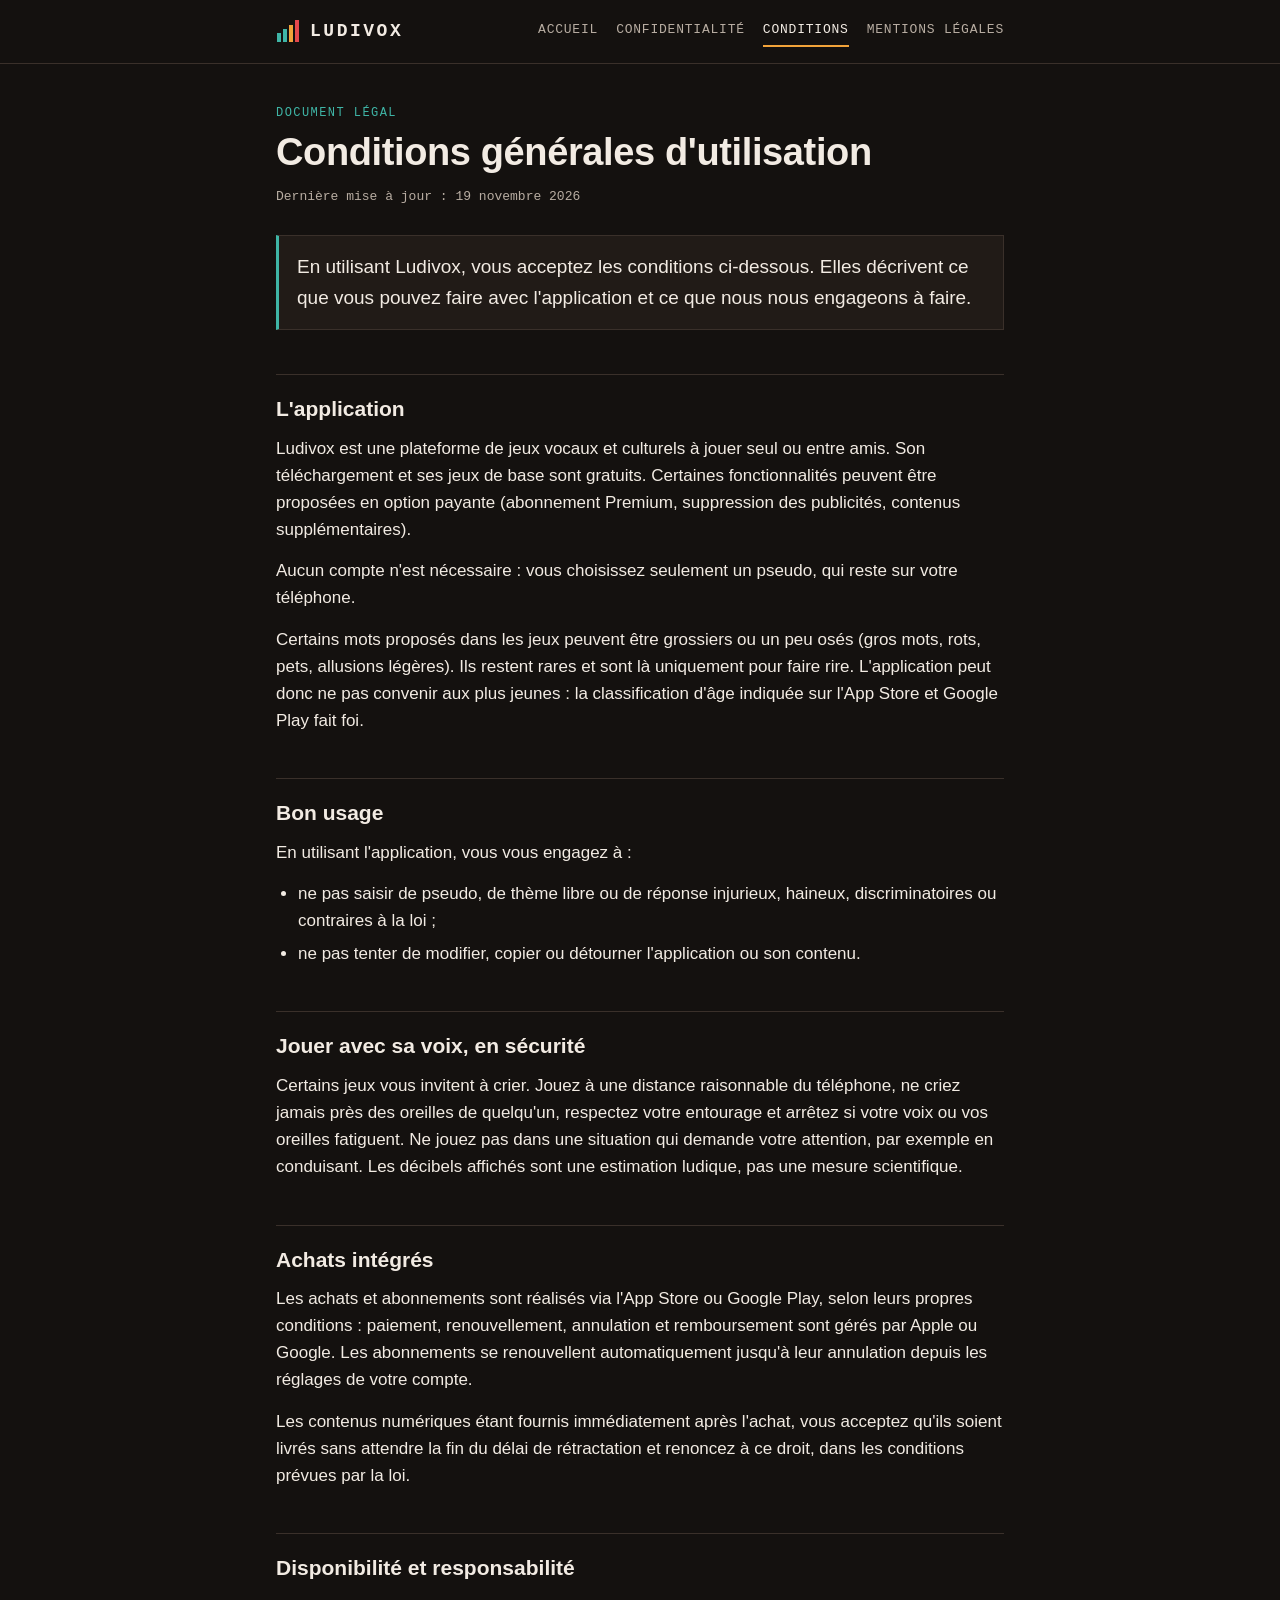
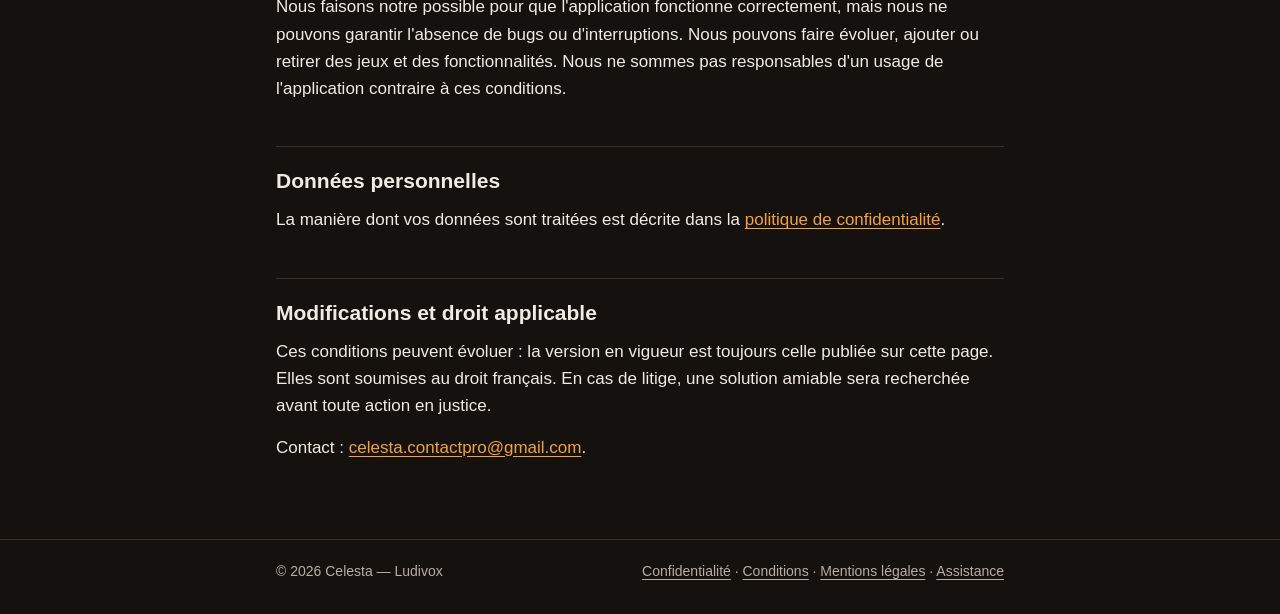
==== conditions.html @ 2c4bc706 "Add files via upload" ====
<!doctype html>
<html lang="fr">
<head>
<meta charset="utf-8">
<meta name="viewport" content="width=device-width, initial-scale=1">
<title>Conditions d'utilisation — Ludivox</title>
<meta name="description" content="Conditions générales d'utilisation de l'application Ludivox.">
<meta name="theme-color" content="#14110F">
<link rel="icon" href="data:image/svg+xml,%3Csvg xmlns='http://www.w3.org/2000/svg' viewBox='0 0 32 32'%3E%3Crect width='32' height='32' fill='%2314110F'/%3E%3Crect x='5' y='18' width='4' height='8' fill='%233FB5A6'/%3E%3Crect x='11' y='13' width='4' height='13' fill='%233FB5A6'/%3E%3Crect x='17' y='9' width='4' height='17' fill='%23F2A33A'/%3E%3Crect x='23' y='5' width='4' height='21' fill='%23E5484D'/%3E%3C/svg%3E">
<link rel="stylesheet" href="style.css">
</head>
<body>
<header class="entete">
  <div class="entete-inner">
    <a class="logo" href="index.html" aria-label="Ludivox, accueil">
      <svg width="24" height="24" viewBox="0 0 24 24" aria-hidden="true"><rect x="1" y="14" width="4" height="9" fill="#3FB5A6"/><rect x="7" y="10" width="4" height="13" fill="#3FB5A6"/><rect x="13" y="6" width="4" height="17" fill="#F2A33A"/><rect x="19" y="1" width="4" height="22" fill="#E5484D"/></svg>
      LUDIVOX
    </a>
    <nav class="nav" aria-label="Pages">
      <a href="index.html">Accueil</a>
      <a href="confidentialite.html">Confidentialité</a>
      <a href="conditions.html" aria-current="page">Conditions</a>
      <a href="mentions-legales.html">Mentions légales</a>
    </nav>
  </div>
</header>

<main>
  <p class="etiquette">Document légal</p>
  <h1>Conditions générales d'utilisation</h1>
  <p class="maj">Dernière mise à jour : 19 novembre 2026</p>

  <p class="chapeau">En utilisant Ludivox, vous acceptez les conditions ci-dessous. Elles décrivent ce que vous pouvez faire avec l'application et ce que nous nous engageons à faire.</p>

  <h2>L'application</h2>
  <p>Ludivox est une plateforme de jeux vocaux et culturels à jouer seul ou entre amis. Son téléchargement et ses jeux de base sont gratuits. Certaines fonctionnalités peuvent être proposées en option payante (abonnement Premium, suppression des publicités, contenus supplémentaires).</p>
  <p>Aucun compte n'est nécessaire : vous choisissez seulement un pseudo, qui reste sur votre téléphone.</p>
  <p>Certains mots proposés dans les jeux peuvent être grossiers ou un peu osés (gros mots, rots, pets, allusions légères). Ils restent rares et sont là uniquement pour faire rire. L'application peut donc ne pas convenir aux plus jeunes : la classification d'âge indiquée sur l'App Store et Google Play fait foi.</p>

  <h2>Bon usage</h2>
  <p>En utilisant l'application, vous vous engagez à :</p>
  <ul>
    <li>ne pas saisir de pseudo, de thème libre ou de réponse injurieux, haineux, discriminatoires ou contraires à la loi ;</li>
    <li>ne pas tenter de modifier, copier ou détourner l'application ou son contenu.</li>
  </ul>

  <h2>Jouer avec sa voix, en sécurité</h2>
  <p>Certains jeux vous invitent à crier. Jouez à une distance raisonnable du téléphone, ne criez jamais près des oreilles de quelqu'un, respectez votre entourage et arrêtez si votre voix ou vos oreilles fatiguent. Ne jouez pas dans une situation qui demande votre attention, par exemple en conduisant. Les décibels affichés sont une estimation ludique, pas une mesure scientifique.</p>

  <h2>Achats intégrés</h2>
  <p>Les achats et abonnements sont réalisés via l'App Store ou Google Play, selon leurs propres conditions : paiement, renouvellement, annulation et remboursement sont gérés par Apple ou Google. Les abonnements se renouvellent automatiquement jusqu'à leur annulation depuis les réglages de votre compte.</p>
  <p>Les contenus numériques étant fournis immédiatement après l'achat, vous acceptez qu'ils soient livrés sans attendre la fin du délai de rétractation et renoncez à ce droit, dans les conditions prévues par la loi.</p>

  <h2>Disponibilité et responsabilité</h2>
  <p>Nous faisons notre possible pour que l'application fonctionne correctement, mais nous ne pouvons garantir l'absence de bugs ou d'interruptions. Nous pouvons faire évoluer, ajouter ou retirer des jeux et des fonctionnalités. Nous ne sommes pas responsables d'un usage de l'application contraire à ces conditions.</p>

  <h2>Données personnelles</h2>
  <p>La manière dont vos données sont traitées est décrite dans la <a href="confidentialite.html">politique de confidentialité</a>.</p>

  <h2>Modifications et droit applicable</h2>
  <p>Ces conditions peuvent évoluer : la version en vigueur est toujours celle publiée sur cette page. Elles sont soumises au droit français. En cas de litige, une solution amiable sera recherchée avant toute action en justice.</p>
  <p>Contact : <a href="mailto:celesta.contactpro@gmail.com">celesta.contactpro@gmail.com</a>.</p>
</main>

<footer class="pied">
  <div class="pied-inner">
    <span>© 2026 Celesta — Ludivox</span>
    <span><a href="confidentialite.html">Confidentialité</a> · <a href="conditions.html">Conditions</a> · <a href="mentions-legales.html">Mentions légales</a> · <a href="index.html#assistance">Assistance</a></span>
  </div>
</footer>
</body>
</html>
---- style.css ----
/* Ludivox — palette « Console sombre » (mêmes couleurs que constants/colors.ts) */
:root {
  --fond: #14110F;
  --surface: #211B17;
  --bordure: #3A302A;
  --texte: #F2EBE3;
  --texte-2: #B8ADA2;
  --ambre: #F2A33A;
  --sarcelle: #3FB5A6;
  --alerte: #E5484D;
  --mono: ui-monospace, "SF Mono", "Cascadia Mono", "Roboto Mono", Menlo, Consolas, monospace;
  --sans: -apple-system, BlinkMacSystemFont, "Segoe UI", Roboto, "Helvetica Neue", Arial, sans-serif;
}

* { box-sizing: border-box; }

html { -webkit-text-size-adjust: 100%; }

body {
  margin: 0;
  background: var(--fond);
  color: var(--texte);
  font-family: var(--sans);
  font-size: 17px;
  line-height: 1.6;
}

a { color: var(--ambre); text-underline-offset: 3px; }
a:hover { color: var(--texte); }
a:focus-visible { outline: 2px solid var(--sarcelle); outline-offset: 2px; }

/* En-tête */
.entete {
  border-bottom: 1px solid var(--bordure);
  background: var(--fond);
}
.entete-inner {
  max-width: 760px;
  margin: 0 auto;
  padding: 16px;
  display: flex;
  flex-wrap: wrap;
  align-items: center;
  justify-content: space-between;
  gap: 12px 24px;
}
.logo {
  display: flex;
  align-items: center;
  gap: 10px;
  color: var(--texte);
  text-decoration: none;
  font-family: var(--mono);
  font-weight: 700;
  font-size: 18px;
  letter-spacing: 0.14em;
}
.logo svg { display: block; }
.nav {
  display: flex;
  flex-wrap: wrap;
  gap: 4px 18px;
  font-family: var(--mono);
  font-size: 13px;
  text-transform: uppercase;
  letter-spacing: 0.06em;
}
.nav a { color: var(--texte-2); text-decoration: none; padding: 4px 0; border-bottom: 2px solid transparent; }
.nav a:hover { color: var(--texte); }
.nav a[aria-current="page"] { color: var(--texte); border-bottom-color: var(--ambre); }

/* Contenu */
main {
  max-width: 760px;
  margin: 0 auto;
  padding: 40px 16px 64px;
}
.etiquette {
  font-family: var(--mono);
  font-size: 12px;
  text-transform: uppercase;
  letter-spacing: 0.12em;
  color: var(--sarcelle);
  margin: 0 0 8px;
}
h1 {
  font-size: clamp(28px, 6vw, 38px);
  line-height: 1.15;
  margin: 0 0 12px;
  letter-spacing: -0.01em;
}
h2 {
  font-size: 21px;
  line-height: 1.3;
  margin: 44px 0 12px;
  padding-top: 20px;
  border-top: 1px solid var(--bordure);
}
h3 { font-size: 17px; margin: 24px 0 8px; }
p, ul { margin: 0 0 14px; }
ul { padding-left: 22px; }
li { margin-bottom: 6px; }
.maj {
  font-family: var(--mono);
  font-size: 13px;
  color: var(--texte-2);
  margin-bottom: 28px;
}
.chapeau {
  font-size: 19px;
  color: var(--texte);
  background: var(--surface);
  border: 1px solid var(--bordure);
  border-left: 3px solid var(--sarcelle);
  padding: 16px 18px;
  margin: 0 0 8px;
}
.note { color: var(--texte-2); font-size: 15px; }

/* Tableaux */
.tableau { overflow-x: auto; margin: 0 0 18px; border: 1px solid var(--bordure); }
table { width: 100%; border-collapse: collapse; font-size: 15px; }
th, td { text-align: left; vertical-align: top; padding: 10px 12px; border-bottom: 1px solid var(--bordure); }
tr:last-child td { border-bottom: 0; }
th {
  background: var(--surface);
  font-family: var(--mono);
  font-size: 12px;
  font-weight: 600;
  text-transform: uppercase;
  letter-spacing: 0.06em;
  color: var(--texte-2);
}
td:first-child { font-weight: 600; }

/* Emplacements à compléter : bien visibles pour ne pas en oublier */
.a-completer {
  background: transparent;
  color: var(--ambre);
  border: 1px dashed var(--ambre);
  padding: 0 4px;
  font-family: var(--mono);
  font-size: 0.88em;
}

/* Accueil */
.hero { padding: 16px 0 8px; }
.hero h1 { font-size: clamp(34px, 9vw, 54px); margin-bottom: 14px; }
.hero p { font-size: 19px; color: var(--texte-2); max-width: 34em; }
.jauge { display: flex; gap: 6px; margin: 0 0 24px; }
.jauge span { width: 22px; height: 10px; background: var(--sarcelle); }
.jauge span:nth-child(4), .jauge span:nth-child(5) { background: var(--ambre); }
.jauge span:nth-child(6) { background: var(--alerte); }
.jauge span:nth-child(n+7) { background: var(--surface); border: 1px solid var(--bordure); }

.jeux { display: grid; grid-template-columns: repeat(auto-fit, minmax(220px, 1fr)); gap: 12px; margin: 0 0 8px; }
.jeu {
  background: var(--surface);
  border: 1px solid var(--bordure);
  padding: 18px;
}
.jeu h3 { margin: 0 0 6px; font-family: var(--mono); letter-spacing: 0.04em; }
.jeu p { margin: 0; color: var(--texte-2); font-size: 15px; }
.badge {
  display: inline-block;
  font-family: var(--mono);
  font-size: 11px;
  text-transform: uppercase;
  letter-spacing: 0.08em;
  color: var(--sarcelle);
  border: 1px solid var(--sarcelle);
  padding: 1px 6px;
  margin-bottom: 10px;
}

.liens-docs { list-style: none; padding: 0; margin: 0 0 8px; border: 1px solid var(--bordure); }
.liens-docs li { margin: 0; border-bottom: 1px solid var(--bordure); }
.liens-docs li:last-child { border-bottom: 0; }
.liens-docs a {
  display: flex;
  justify-content: space-between;
  gap: 16px;
  padding: 14px 16px;
  color: var(--texte);
  text-decoration: none;
}
.liens-docs a:hover { background: var(--surface); }
.liens-docs a span:last-child { color: var(--ambre); font-family: var(--mono); }

.bouton {
  display: inline-block;
  background: var(--ambre);
  color: #14110F;
  font-weight: 700;
  text-decoration: none;
  padding: 12px 18px;
  border-radius: 2px;
}
.bouton:hover { color: #14110F; background: #F5B65E; }

/* Pied de page */
.pied {
  border-top: 1px solid var(--bordure);
  color: var(--texte-2);
  font-size: 14px;
}
.pied-inner {
  max-width: 760px;
  margin: 0 auto;
  padding: 20px 16px 32px;
  display: flex;
  flex-wrap: wrap;
  gap: 8px 20px;
  justify-content: space-between;
}
.pied a { color: var(--texte-2); }
.pied a:hover { color: var(--texte); }
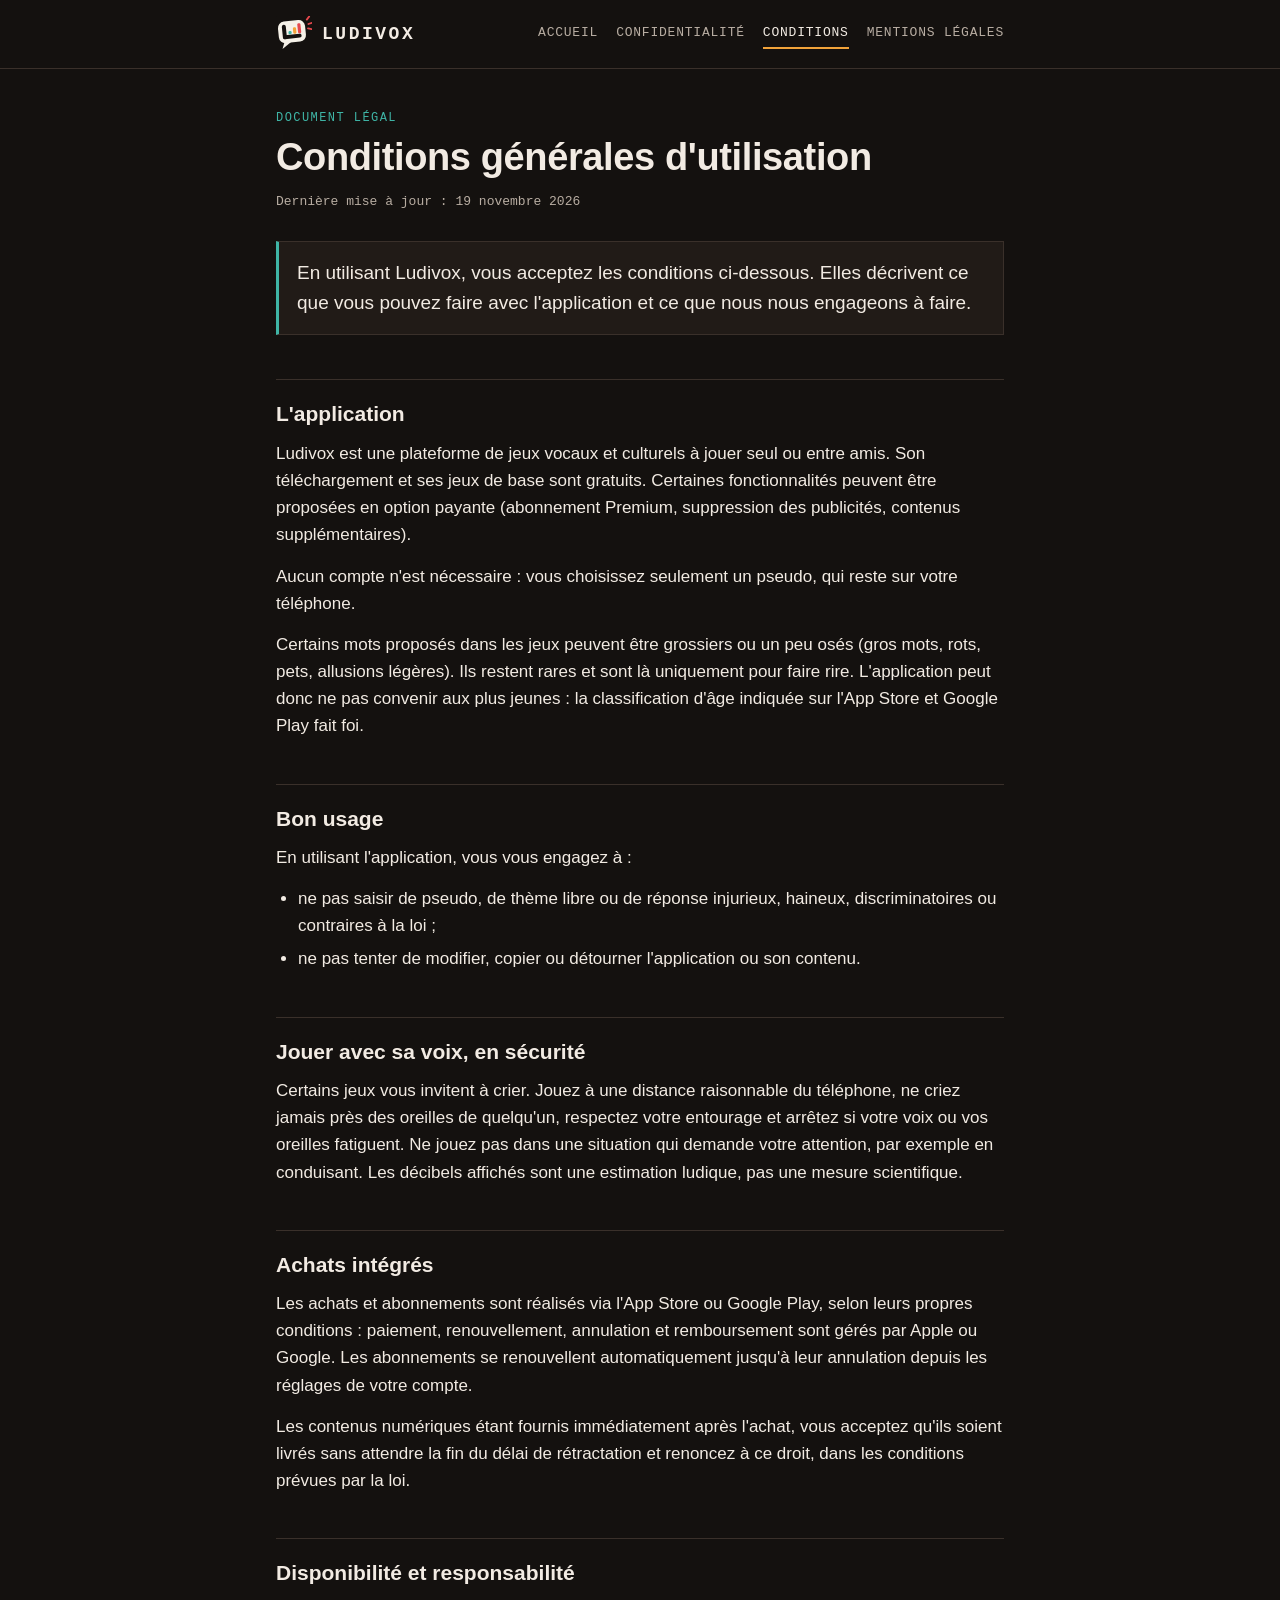
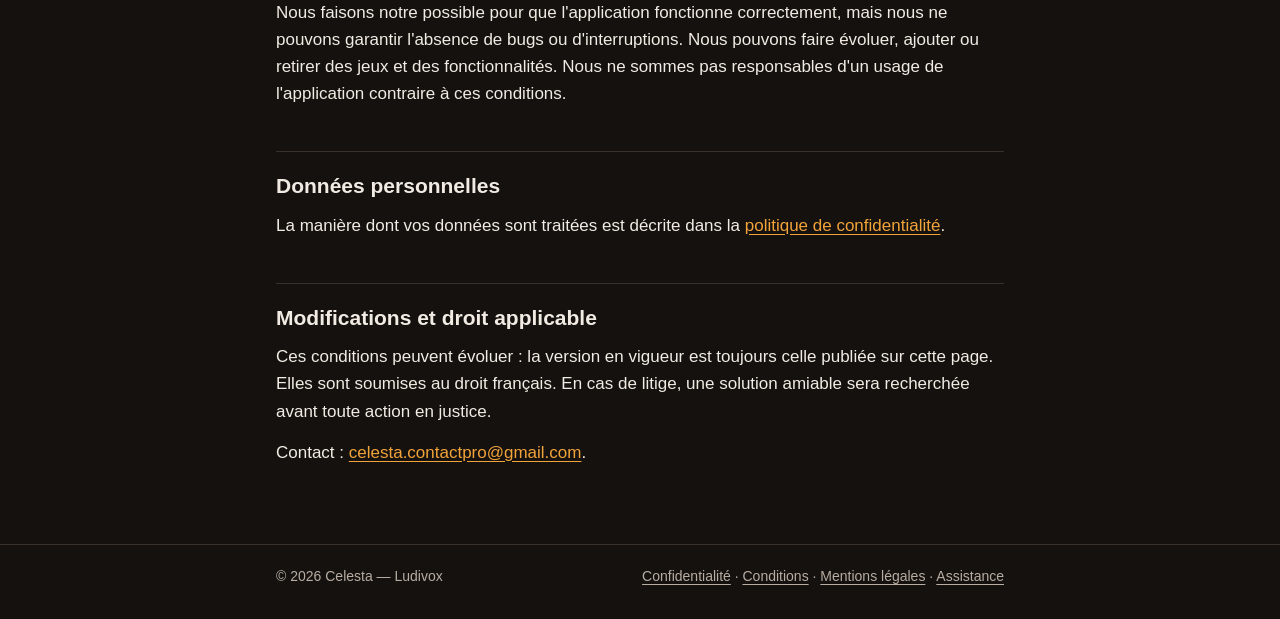
==== commit 702fa48a: "Add files via upload" ====
--- a/conditions.html
+++ b/conditions.html
@@ -6,14 +6,14 @@
 <title>Conditions d'utilisation — Ludivox</title>
 <meta name="description" content="Conditions générales d'utilisation de l'application Ludivox.">
 <meta name="theme-color" content="#14110F">
-<link rel="icon" href="data:image/svg+xml,%3Csvg xmlns='http://www.w3.org/2000/svg' viewBox='0 0 32 32'%3E%3Crect width='32' height='32' fill='%2314110F'/%3E%3Crect x='5' y='18' width='4' height='8' fill='%233FB5A6'/%3E%3Crect x='11' y='13' width='4' height='13' fill='%233FB5A6'/%3E%3Crect x='17' y='9' width='4' height='17' fill='%23F2A33A'/%3E%3Crect x='23' y='5' width='4' height='21' fill='%23E5484D'/%3E%3C/svg%3E">
+<link rel="icon" href="data:image/svg+xml,%3Csvg xmlns='http://www.w3.org/2000/svg' viewBox='0 0 100 100' xmlns:c2pa='http://c2pa.org/manifest'%3E%3Crect width='100' height='100' rx='22' fill='%2314110F'/%3E%3Cg transform='translate%280 0%29 scale%281%29'%3E%3Cg transform='rotate%28-6 46 46%29'%3E%3Crect x='12' y='18' width='68' height='54' rx='16' fill='%23F5F1E8'/%3E%3Cpath d='M26 66L18 86L42 70Z' fill='%23F5F1E8'/%3E%3Crect x='22' y='26' width='10' height='36' rx='5' fill='%2314110F'/%3E%3Crect x='22' y='52' width='47' height='10' rx='5' fill='%2314110F'/%3E%3Crect x='37' y='43' width='8' height='8' rx='3' fill='%233FB5A6'/%3E%3Crect x='49' y='35' width='8' height='16' rx='3' fill='%23F2A33A'/%3E%3Crect x='61' y='26' width='8' height='25' rx='3' fill='%23E5484D'/%3E%3C/g%3E%3Cg stroke='%23E5484D' stroke-width='4.5' stroke-linecap='round'%3E%3Cpath d='M83 15L89 7'/%3E%3Cpath d='M87 26L96 23'/%3E%3Cpath d='M86 37L95 39'/%3E%3C/g%3E%3C/g%3E%3Cmetadata%3E%3Cc2pa:manifest%[base64]/E56c26L%[base64]/nnnkTV7BMAAACAY2JvcqVjYWxnZnNoYTI1NmNwYWRMAAAAAAAAAAAAAAAAZGhhc2hYIH1YFM/[base64]/VNMEPigTV%2BOxK5lZuLEuYDY/qfaJjdXJseCpzZWxmI2p1bWJmPWMycGEuYXNzZXJ0aW9ucy9jMnBhLmFjdGlvbnMudjJkaGFzaFggrh3mqfGd%2BHvAK59qi/Jl0mCZpmLbsu8dHwERfrja3v6iY3VybHgpc2VsZiNqdW1iZj1jMnBhLmFzc2VydGlvbnMvYzJwYS5oYXNoLmRhdGFkaGFzaFggx1a/0estafYiyC653qedAAQDBS1Te3KYcEVMlrMYtlJ0Y2xhaW1fZ2VuZXJhdG9yX2luZm%[base64]/[base64]/3cyjxFA3Qo5S46fX0/ihY0VZ7mfb9KF703t5OjWDBWMA4GA1UdDwEB/wQEAwIHgDAVBgNVHSUEDjAMBgorBgEEAYPoXgIBMAwGA1UdEwEB/wQCMAAwHwYDVR0jBBgwFoAUzlHiBIFOZFsj%2BOPEz5o%2BnMHXXMIwCgYIKoZIzj0EAwMDZwAwZAIwMXMdFJ4BetLLVY7ORuE9noqbbAZOZn/aArXyTwFAZfKrPzxF2vPoJNf1%2BUCdg1XGAjBwX1zd9WGqYkqmL5SFqw1QySjr1zJfpJM9%2B1rdDwSPLMOPOjKuiXjoU/[base64]/7WBkyRBW5ESFrz2sEHAHBfBCM3FYg=%3C/c2pa:manifest%3E%3C/metadata%3E%3C/svg%3E">
 <link rel="stylesheet" href="style.css">
 </head>
 <body>
 <header class="entete">
   <div class="entete-inner">
     <a class="logo" href="index.html" aria-label="Ludivox, accueil">
-      <svg width="24" height="24" viewBox="0 0 24 24" aria-hidden="true"><rect x="1" y="14" width="4" height="9" fill="#3FB5A6"/><rect x="7" y="10" width="4" height="13" fill="#3FB5A6"/><rect x="13" y="6" width="4" height="17" fill="#F2A33A"/><rect x="19" y="1" width="4" height="22" fill="#E5484D"/></svg>
+      <svg width="36" height="36" viewBox="6 6 90 90" aria-hidden="true"><rect width="100" height="100" rx="22" fill="#14110F"/><g transform="translate(0 0) scale(1)"><g transform="rotate(-6 46 46)"><rect x="12" y="18" width="68" height="54" rx="16" fill="#F5F1E8"/><path d="M26 66L18 86L42 70Z" fill="#F5F1E8"/><rect x="22" y="26" width="10" height="36" rx="5" fill="#14110F"/><rect x="22" y="52" width="47" height="10" rx="5" fill="#14110F"/><rect x="37" y="43" width="8" height="8" rx="3" fill="#3FB5A6"/><rect x="49" y="35" width="8" height="16" rx="3" fill="#F2A33A"/><rect x="61" y="26" width="8" height="25" rx="3" fill="#E5484D"/></g><g stroke="#E5484D" stroke-width="4.5" stroke-linecap="round"><path d="M83 15L89 7"/><path d="M87 26L96 23"/><path d="M86 37L95 39"/></g></g><metadata><c2pa:manifest>[base64]/[base64]/nnnkTV7BMAAACAY2JvcqVjYWxnZnNoYTI1NmNwYWRMAAAAAAAAAAAAAAAAZGhhc2hYIH1YFM/[base64]/VNMEPigTV+OxK5lZuLEuYDY/qfaJjdXJseCpzZWxmI2p1bWJmPWMycGEuYXNzZXJ0aW9ucy9jMnBhLmFjdGlvbnMudjJkaGFzaFggrh3mqfGd+HvAK59qi/Jl0mCZpmLbsu8dHwERfrja3v6iY3VybHgpc2VsZiNqdW1iZj1jMnBhLmFzc2VydGlvbnMvYzJwYS5oYXNoLmRhdGFkaGFzaFggx1a/[base64]/[base64]/3cyjxFA3Qo5S46fX0/ihY0VZ7mfb9KF703t5OjWDBWMA4GA1UdDwEB/wQEAwIHgDAVBgNVHSUEDjAMBgorBgEEAYPoXgIBMAwGA1UdEwEB/wQCMAAwHwYDVR0jBBgwFoAUzlHiBIFOZFsj+OPEz5o+nMHXXMIwCgYIKoZIzj0EAwMDZwAwZAIwMXMdFJ4BetLLVY7ORuE9noqbbAZOZn/aArXyTwFAZfKrPzxF2vPoJNf1+UCdg1XGAjBwX1zd9WGqYkqmL5SFqw1QySjr1zJfpJM9+1rdDwSPLMOPOjKuiXjoU/[base64]/7WBkyRBW5ESFrz2sEHAHBfBCM3FYg=</c2pa:manifest></metadata></svg>
       LUDIVOX
     </a>
     <nav class="nav" aria-label="Pages">
